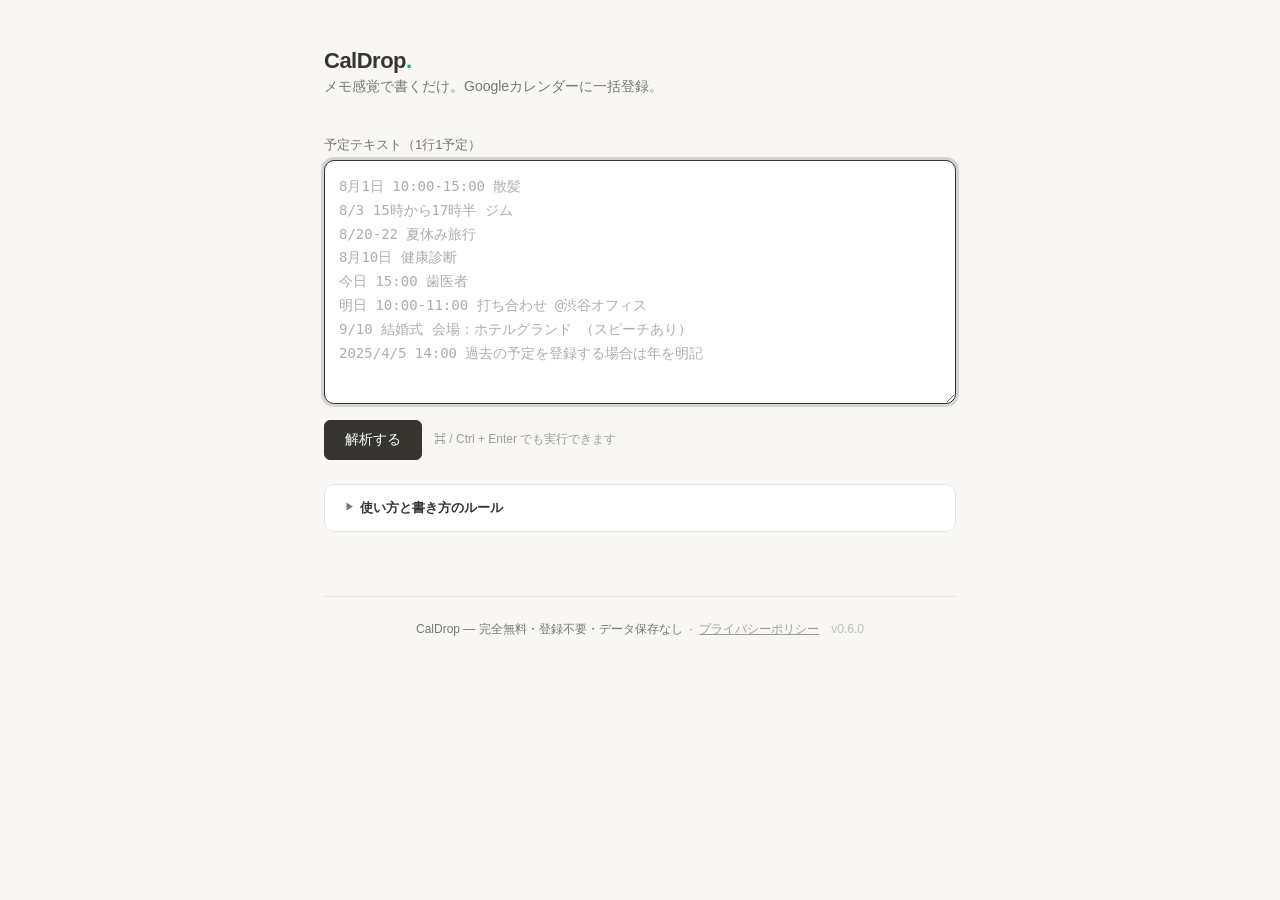
==== index.html @ 16936cdd "v0.6.0: 「半」表記（14時半）対応・使い方を実例ベースにリニューアル - 14時半 / 9時半〜10時半 など「半」=30分の表記に対応（テスト追加・計26件） - 使い方と書き方のルールを「" ====
<!DOCTYPE html>
<html lang="ja">
<head>
  <meta charset="UTF-8">
  <meta name="viewport" content="width=device-width, initial-scale=1.0">
  <title>カレンダーに一括登録 | CalDrop</title>
  <meta name="description" content="自由な書き方で予定をまとめて入力するだけ。Googleカレンダーに一括登録できます。">
  <meta property="og:title" content="カレンダーに一括登録 | CalDrop">
  <meta property="og:description" content="自由な書き方で予定をまとめて入力するだけ。Googleカレンダーに一括登録。">
  <meta property="og:type" content="website">
  <link rel="stylesheet" href="css/style.css">
  <!-- Google Identity Services（OAuth認証ライブラリ） -->
  <script src="https://accounts.google.com/gsi/client" async defer></script>
</head>
<body>
<div class="page">
  <h1 class="logo">CalDrop<span>.</span></h1>
  <p class="tagline">メモ感覚で書くだけ。Googleカレンダーに一括登録。</p>

  <!-- 入力ファースト：開いてすぐ書ける位置にテキストエリアを置く -->
  <label class="label" for="inputText">予定テキスト（1行1予定）</label>
  <textarea id="inputText" rows="9" placeholder="8月1日 10:00-15:00 散髪
8/3 15時から17時半 ジム
8/20-22 夏休み旅行
8月10日 健康診断
今日 15:00 歯医者
明日 10:00-11:00 打ち合わせ @渋谷オフィス
9/10 結婚式 会場：ホテルグランド （スピーチあり）
2025/4/5 14:00 過去の予定を登録する場合は年を明記"></textarea>

  <div class="btn-row">
    <button class="btn btn-primary" onclick="parseEvents()">解析する</button>
    <span class="kbd-hint">⌘ / Ctrl + Enter でも実行できます</span>
  </div>

  <div id="resultMsg" class="result-msg"></div>
  <div id="eventsList"></div>

  <div id="bulkSection" style="display:none">
    <div class="divider"></div>
    <div class="bulk-section">
      <div id="registerResult" class="result-msg" style="display:none"></div>
      <!-- ポップアップブロック検出時のみ表示。クリック直下で認証を開き直す -->
      <button class="btn btn-primary btn-auth-retry" id="authRetryBtn"
              style="display:none" onclick="retryAuth()">Google認証を開く</button>
      <span class="count-label" id="selectedCount"></span>
      <div class="bulk-row">
        <button class="btn btn-primary" id="registerBtn" onclick="startRegistration()">
          Googleカレンダーに登録
        </button>
        <button class="btn btn-reset" onclick="clearAll()">リセット</button>
      </div>
      <a id="openCalendarBtn" href="https://calendar.google.com/" target="_blank"
         class="btn btn-open-cal" style="display:none">Googleカレンダーを確認する ↗</a>
      <p class="hint">※ 必要に応じて Google 認証を実施</p>
    </div>
  </div>

  <!-- 使い方：初見ユーザー向け。入力の邪魔をしないよう折りたたみで下に置く -->
  <details class="how-to">
    <summary class="how-to-summary">使い方と書き方のルール</summary>
    <div class="how-to-body">
      <p class="how-to-lead">1行に1予定。入力が止まると自動で解析されるので、内容を確認して <code>Googleカレンダーに登録</code> を押すだけ。</p>
      <div class="ex-list">
        <div class="ex-row"><code>8/1 10:00-15:00 散髪</code><span>基本形：日付・時刻・タイトル</span></div>
        <div class="ex-row"><code>8月3日 15時から17時半 ジム</code><span>漢字の日付、「15時」「17時半」もOK</span></div>
        <div class="ex-row"><code>8/10 健康診断</code><span>時刻を書かなければ終日の予定</span></div>
        <div class="ex-row"><code>8/20-22 夏休み旅行</code><span>複数日の予定</span></div>
        <div class="ex-row"><code>明日 15時 歯医者</code><span>今日・明日・明後日なども使える</span></div>
        <div class="ex-row"><code>9/10 結婚式 @ホテル （受付14時）</code><span>@で場所、丸括弧で説明・メモ</span></div>
        <div class="ex-row"><code>2025/4/5 14:00 面談</code><span>年を書けば過去の予定も登録できる</span></div>
      </div>
      <ul class="how-to-notes">
        <li>時刻の区切りは <code>-</code> <code>〜</code> <code>から</code> スペース のどれでも。終了を省くと1時間後になります</li>
        <li>場所は <code>@渋谷</code> のほか <code>場所：渋谷</code>（会場・集合なども可）と書けます</li>
        <li>過去の日付は自動で「来年」として扱われます（年を明記すれば過去のまま登録）</li>
      </ul>
    </div>
  </details>

  <div class="footer">CalDrop — 完全無料・登録不要・データ保存なし &nbsp;·&nbsp; <a href="/privacy.html">プライバシーポリシー</a><span class="footer-ver">v0.6.0</span></div>
</div>

<!-- JS 読み込み順：依存関係の順番に並べる -->
<script src="js/config.js"></script>
<script src="js/parser.js"></script>
<script src="js/gcal.js"></script>
<script src="js/ui.js"></script>
<script src="js/main.js"></script>
<script src="js/gcal-api.js"></script>
</body>
</html>
---- css/style.css ----
/* リセット：ブラウザごとのデフォルトスタイルの差異をなくす */
*, *::before, *::after { box-sizing: border-box; margin: 0; padding: 0; }

/* CSS変数：色やサイズを一箇所で管理（Pythonの定数定義に相当） */
:root {
  /* ベース */
  --bg: #f8f7f4;        /* 暖色オフホワイト（純白を避けた落ち着き） */
  --surface: #ffffff;
  --border: #e6e5df;
  /* テキスト：Notion の #37352f を参考にした暖色ダークグレー */
  --text: #37352f;
  --text-sub: #787774;  /* Notion セカンダリ。明瞭に読める中間グレー */
  --code-bg: #f0efea;   /* カード上でほんのり浮く程度の控えめグレー */
  /* プライマリボタン */
  --accent: #37352f;
  --accent-fg: #ffffff;
  /* 意味色（Radix UI / GitHub Primer を参考） */
  --success-bg: #ecf5e1;
  --success-fg: #2e6e24;
  --info-bg: #e8f1fb;
  --info-fg: #1a56a0;
  --danger-bg: #fbeaea;
  --danger-fg: #b82b2b;
  --warn-bg: #fef9ec;
  --warn-fg: #92610a;
  /* キーボード操作時のフォーカスリング（:focus-visible で使用） */
  --focus-ring: rgba(55, 53, 47, 0.18);
  --radius: 10px;
  --radius-sm: 6px;
}

/* ダークモード：OSの設定に応じて自動で色を切り替え */
@media (prefers-color-scheme: dark) {
  :root {
    --bg: #1b1b19;
    --surface: #242420;
    --border: #383834;
    --text: #eeede6;      /* 暖色ニアホワイト（純白を避けた柔らかさ） */
    --text-sub: #8a8982;  /* ライトより明るく、十分読める */
    --code-bg: #2e2e2b;
    --accent: #eeede6;
    --accent-fg: #1b1b19;
    --success-bg: #1b3d0f;
    --success-fg: #9dd186;
    --info-bg: #0d2c4c;
    --info-fg: #86bcf2;
    --danger-bg: #451515;
    --danger-fg: #f5a3a3;
    --warn-bg: #362800;
    --warn-fg: #e8b84b;
    --focus-ring: rgba(238, 237, 230, 0.25);
  }
}

body {
  background: var(--bg);
  color: var(--text);
  /* Yu Gothic は Windows で極端に細く描画されるため Medium を優先し Meiryo も併記 */
  font-family: -apple-system, BlinkMacSystemFont, 'Hiragino Sans',
               'Yu Gothic Medium', 'Yu Gothic', 'Meiryo', sans-serif;
  min-height: 100vh;
}

.page { max-width: 680px; margin: 0 auto; padding: 3rem 1.5rem 6rem; }

.logo { font-size: 22px; font-weight: 700; letter-spacing: -0.5px; margin-bottom: 0.25rem; }
.logo span { color: #2e9e5e; }
.tagline { font-size: 14px; color: var(--text-sub); margin-bottom: 2.5rem; }

.label { font-size: 13px; font-weight: 500; color: var(--text-sub); margin-bottom: 6px; display: block; }

textarea {
  width: 100%;
  font-size: 14px;
  padding: 14px;
  border: 1px solid var(--border);
  border-radius: var(--radius);
  background: var(--surface);
  color: var(--text);
  font-family: 'SF Mono', 'Menlo', 'Consolas', monospace;
  line-height: 1.7;
  resize: vertical;
  outline: none;
  transition: border-color 0.15s;
}
textarea:focus { border-color: var(--text); }
textarea::placeholder { color: var(--text-sub); opacity: 0.6; }

.btn-row { display: flex; gap: 12px; align-items: center; margin: 12px 0 24px; }

/* キーボードショートカットの案内（タッチ端末では非表示） */
.kbd-hint { font-size: 12px; color: var(--text-sub); opacity: 0.7; }
@media (hover: none) {
  .kbd-hint { display: none; }
}
.btn {
  font-size: 14px;
  line-height: 1.4;
  padding: 9px 20px;
  border-radius: var(--radius-sm);
  cursor: pointer;
  font-weight: 500;
  transition: opacity 0.15s, transform 0.1s;
  border: 1px solid var(--border);
  background: var(--surface);
  color: var(--text);
}
.btn:active { transform: scale(0.98); }
.btn-primary { background: var(--accent); color: var(--accent-fg); border-color: var(--accent); }
.btn-primary:hover { opacity: 0.85; }
.btn:disabled { opacity: 0.4; cursor: not-allowed; }

/* キーボード操作時のみフォーカスリングを表示する
   （:focus-visible はマウスクリックでは発火しないため見た目を汚さない） */
.btn:focus-visible, .sort-btn:focus-visible, .edit-btn:focus-visible,
.add-btn:focus-visible, .event-check:focus-visible,
.how-to-summary:focus-visible, .footer a:focus-visible {
  outline: 2px solid var(--text);
  outline-offset: 2px;
}
textarea:focus-visible, .edit-input:focus-visible, .edit-input-sm:focus-visible {
  border-color: var(--text);
  box-shadow: 0 0 0 3px var(--focus-ring);
}

.result-msg { padding: 12px 16px; border-radius: var(--radius-sm); font-size: 14px; margin-bottom: 16px; display: none; }
.result-ok   { background: var(--success-bg); color: var(--success-fg); }
.result-err  { background: var(--danger-bg);  color: var(--danger-fg); }
.result-warn { background: var(--warn-bg);    color: var(--warn-fg); }

.section-label { font-size: 13px; font-weight: 500; color: var(--text-sub); }
.events-list { display: flex; flex-direction: column; gap: 8px; margin-bottom: 20px; }

/* 件数ラベルとソートトグルを横並びにするヘッダー行 */
.events-header {
  display: flex;
  align-items: center;
  justify-content: space-between;
  gap: 8px;
  margin-bottom: 10px;
  flex-wrap: wrap;
}

/* 入力順 / 日付順 のセグメントコントロール */
.sort-toggle {
  display: flex;
  border: 1px solid var(--border);
  border-radius: var(--radius-sm);
  overflow: hidden;
  flex-shrink: 0;
}
.sort-btn {
  font-size: 12px;
  padding: 4px 12px;
  border: none;
  background: transparent;
  color: var(--text-sub);
  cursor: pointer;
  font-weight: 500;
}
.sort-btn.sort-active { background: var(--accent); color: var(--accent-fg); }
.sort-btn:not(.sort-active):hover { background: var(--bg); }

.event-card {
  background: var(--surface);
  border: 1px solid var(--border);
  border-radius: var(--radius);
  padding: 13px 16px;
  display: flex;
  align-items: flex-start;
  gap: 12px;
  transition: border-color 0.15s;
}
.event-card:hover { border-color: var(--text-sub); }

.event-check { margin-top: 3px; cursor: pointer; width: 16px; height: 16px; flex-shrink: 0; accent-color: var(--accent); }
.event-info { flex: 1; min-width: 0; }
.event-title { font-size: 14px; font-weight: 600; margin-bottom: 4px; }
.event-meta { font-size: 13px; color: var(--text-sub); display: flex; gap: 14px; flex-wrap: wrap; }
.event-meta span { display: flex; align-items: center; gap: 4px; }

/* カード右側のボタン列（編集 + 個別追加） */
.card-actions {
  display: flex;
  flex-direction: column;
  gap: 6px;
  align-items: stretch;
  flex-shrink: 0;
}

/* 編集ボタン */
.edit-btn {
  font-size: 12px;
  padding: 5px 12px;
  border-radius: var(--radius-sm);
  border: 1px solid var(--border);
  background: transparent;
  color: var(--text-sub);
  cursor: pointer;
  white-space: nowrap;
  font-weight: 500;
  text-align: center;
}
.edit-btn:hover { background: var(--bg); }

/* 編集モード中のカード */
.event-card.editing { align-items: flex-start; }

/* 編集フォーム全体 */
.event-edit-form {
  flex: 1;
  display: flex;
  flex-direction: column;
  gap: 10px;
  padding: 2px 0;
}

/* 各フィールド行 */
.edit-row {
  display: flex;
  align-items: center;
  gap: 8px;
  flex-wrap: wrap;
}

.edit-label {
  font-size: 12px;
  color: var(--text-sub);
  min-width: 52px;
  flex-shrink: 0;
}

/* テキスト・場所・説明の入力欄 */
.edit-input {
  flex: 1;
  min-width: 120px;
  font-size: 13px;
  padding: 5px 10px;
  border: 1px solid var(--border);
  border-radius: var(--radius-sm);
  background: var(--bg);
  color: var(--text);
  outline: none;
}
.edit-input:focus { border-color: var(--text); }

/* 日付・時刻の小さめ入力欄 */
.edit-input-sm {
  font-size: 13px;
  padding: 5px 8px;
  border: 1px solid var(--border);
  border-radius: var(--radius-sm);
  background: var(--bg);
  color: var(--text);
  outline: none;
}
.edit-input-sm:focus { border-color: var(--text); }

.edit-sep { font-size: 13px; color: var(--text-sub); }

/* 時刻入力のまとまり */
.edit-time-wrap { display: flex; align-items: center; gap: 8px; }

/* 保存・キャンセルボタン行 */
.edit-actions { display: flex; gap: 8px; margin-top: 2px; }

/* 小さいボタン（保存・キャンセル用） */
.btn-sm { font-size: 13px; padding: 6px 16px; }

.add-btn {
  font-size: 12px;
  padding: 5px 12px;
  border-radius: var(--radius-sm);
  background: var(--info-bg);
  color: var(--info-fg);
  border: none;
  cursor: pointer;
  white-space: nowrap;
  flex-shrink: 0;
  font-weight: 500;
  text-decoration: none;
  display: inline-flex;
  align-items: center;
  gap: 4px;
}
.add-btn:hover { opacity: 0.8; }
.add-btn.done { opacity: 0.45; cursor: default; }

.divider { border: none; border-top: 1px solid var(--border); margin: 24px 0; }

.bulk-row { display: flex; gap: 8px; align-items: center; }
.btn-auth-retry { margin-bottom: 12px; }
.btn-reset { margin-left: auto; }

.btn-add-event {
  width: 100%;
  border-style: dashed;
  color: var(--text-sub);
  background: transparent;
  margin-top: 4px;
}
.btn-add-event:hover { background: var(--bg); color: var(--text); }
.count-label { display: block; font-size: 13px; color: var(--text-sub); margin-bottom: 8px; }
.hint { font-size: 12px; color: var(--text-sub); margin-top: 6px; opacity: 0.7; }

.btn-open-cal {
  display: inline-flex;
  align-items: center;
  gap: 6px;
  margin-top: 10px;
  font-size: 13px;
  padding: 8px 16px;
  border-radius: var(--radius-sm);
  background: var(--success-bg);
  color: var(--success-fg);
  border: none;
  cursor: pointer;
  font-weight: 500;
  text-decoration: none;
}

.footer-ver {
  margin-left: 12px;
  opacity: 0.45;
}

.footer {
  margin-top: 4rem;
  padding-top: 1.5rem;
  border-top: 1px solid var(--border);
  font-size: 12px;
  color: var(--text-sub);
  text-align: center;
}
.footer a { color: inherit; opacity: 0.7; }

/* 使い方カード（折りたたみ式・入力欄の下に置く） */
.how-to {
  background: var(--surface);
  border: 1px solid var(--border);
  border-radius: var(--radius);
  padding: 14px 20px;
  margin-top: 1.5rem;
}
.how-to-summary {
  font-size: 13px;
  font-weight: 600;
  cursor: pointer;
  user-select: none;
  list-style: none;          /* ブラウザ標準の ▼ マーカーを消して自前の ▶ を使う */
  display: flex;
  align-items: center;
  gap: 6px;
}
.how-to-summary::-webkit-details-marker { display: none; }
.how-to-summary::before {
  content: '▶';
  font-size: 9px;
  color: var(--text-sub);
  transition: transform 0.15s;
  display: inline-block;
}
details[open] > .how-to-summary::before { transform: rotate(90deg); }
.how-to-body { margin-top: 12px; }
.how-to ol { font-size: 13px; color: var(--text); padding-left: 18px; line-height: 2; }
.how-to code { font-family: monospace; background: var(--code-bg); padding: 1px 6px; border-radius: 3px; font-size: 12px; white-space: nowrap; }

/* 使い方の導入文 */
.how-to-lead {
  font-size: 13px;
  line-height: 1.7;
  margin-bottom: 14px;
}

/* 書き方の例：「実例 ＋ ひとこと解説」の行を縦に並べる */
.ex-list { display: flex; flex-direction: column; gap: 9px; }
.ex-row {
  display: flex;
  align-items: baseline;
  gap: 10px;
  flex-wrap: wrap; /* 幅が足りなければ解説が下の行に折り返す */
}
.ex-row code {
  font-family: 'SF Mono', 'Menlo', 'Consolas', monospace;
}
.ex-row span { font-size: 12px; color: var(--text-sub); }

/* 補足のルール（箇条書き） */
.how-to-notes {
  margin-top: 14px;
  padding-top: 12px;
  border-top: 1px solid var(--border);
  padding-left: 1.2em;
  font-size: 12px;
  color: var(--text-sub);
  line-height: 1.9;
}

/* ===== スマホ向け調整 ===== */
@media (max-width: 480px) {
  .page { padding: 2rem 1rem 4rem; }

  /* iOS は入力欄のフォントが16px未満だとフォーカス時に画面が自動ズームするため16pxにする */
  textarea, .edit-input, .edit-input-sm { font-size: 16px; }

  /* カード右側のボタン列を下の行に折り返し、タイトルの幅を確保する */
  .event-card { flex-wrap: wrap; }
  .card-actions {
    flex-direction: row;
    width: 100%;
    justify-content: flex-end;
    margin-top: 2px;
  }
}
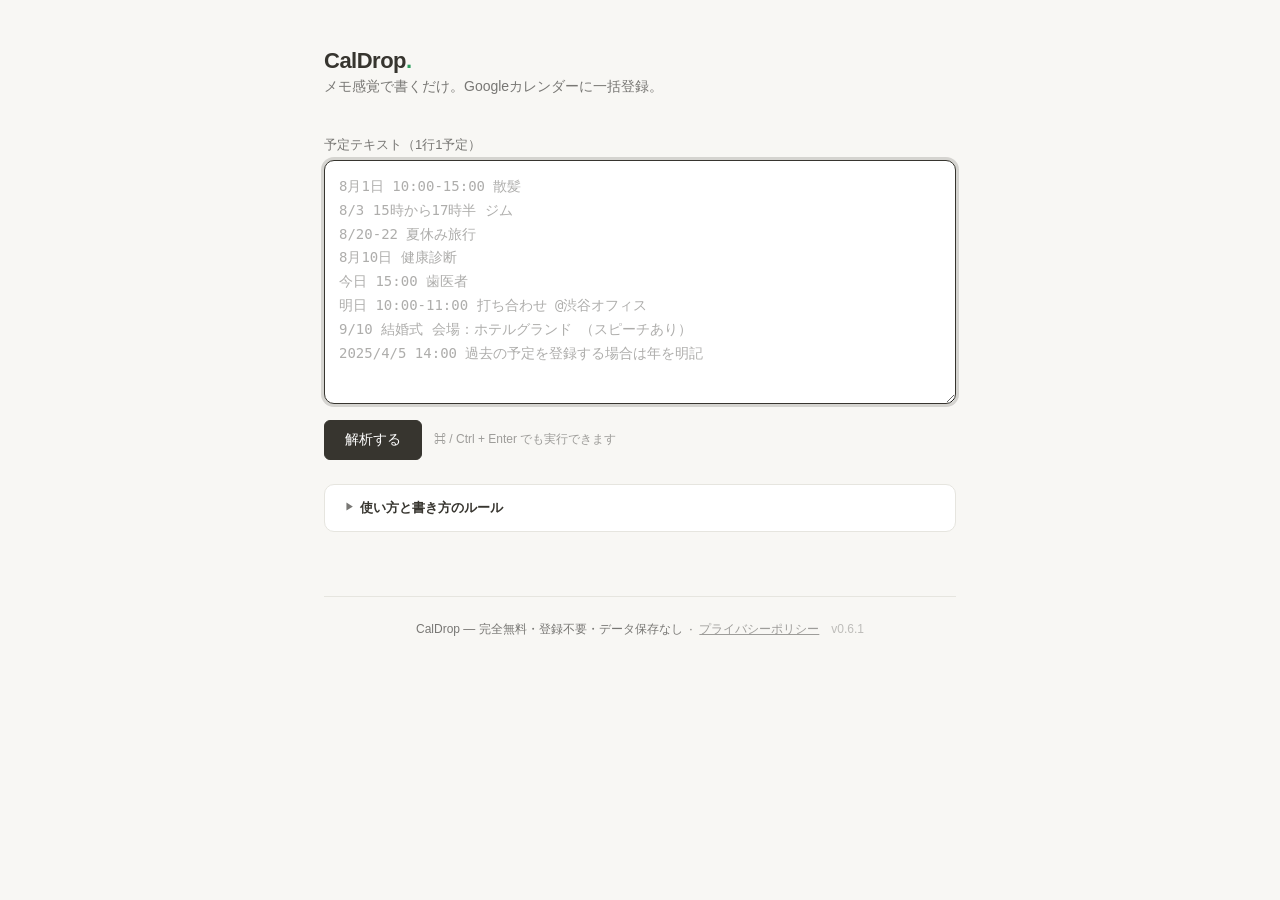
==== commit 125adc0f: "v0.6.1: 書き方のルールをカテゴリ別形式に戻す（文章は簡潔版） 実例一覧形式より以前のカテゴリ別（日付・時刻・場所・説明）が 見やすいというフィードバックを受けて構造を復元。 説明文は v0.6" ====
--- a/index.html
+++ b/index.html
@@ -61,24 +61,26 @@
     <summary class="how-to-summary">使い方と書き方のルール</summary>
     <div class="how-to-body">
       <p class="how-to-lead">1行に1予定。入力が止まると自動で解析されるので、内容を確認して <code>Googleカレンダーに登録</code> を押すだけ。</p>
-      <div class="ex-list">
-        <div class="ex-row"><code>8/1 10:00-15:00 散髪</code><span>基本形：日付・時刻・タイトル</span></div>
-        <div class="ex-row"><code>8月3日 15時から17時半 ジム</code><span>漢字の日付、「15時」「17時半」もOK</span></div>
-        <div class="ex-row"><code>8/10 健康診断</code><span>時刻を書かなければ終日の予定</span></div>
-        <div class="ex-row"><code>8/20-22 夏休み旅行</code><span>複数日の予定</span></div>
-        <div class="ex-row"><code>明日 15時 歯医者</code><span>今日・明日・明後日なども使える</span></div>
-        <div class="ex-row"><code>9/10 結婚式 @ホテル （受付14時）</code><span>@で場所、丸括弧で説明・メモ</span></div>
-        <div class="ex-row"><code>2025/4/5 14:00 面談</code><span>年を書けば過去の予定も登録できる</span></div>
-      </div>
-      <ul class="how-to-notes">
-        <li>時刻の区切りは <code>-</code> <code>〜</code> <code>から</code> スペース のどれでも。終了を省くと1時間後になります</li>
-        <li>場所は <code>@渋谷</code> のほか <code>場所：渋谷</code>（会場・集合なども可）と書けます</li>
-        <li>過去の日付は自動で「来年」として扱われます（年を明記すれば過去のまま登録）</li>
-      </ul>
+      <dl class="ex-prose">
+        <dt>日付</dt>
+        <dd><code>8月1日</code> <code>8/1</code> のどちらでも。<code>今日</code> <code>明日</code> <code>明後日</code> も使えます。<br>
+        <code>8/20-22</code> のような範囲指定で複数日の予定になります。<br>
+        過去の日付は自動で来年の予定として扱われます（<code>2025/4/5</code> のように年を書けば過去のまま登録）。</dd>
+
+        <dt>時刻</dt>
+        <dd><code>15:00</code> <code>15時</code> <code>15時半</code> に対応。区切りは <code>-</code> <code>〜</code> <code>から</code> スペース のどれでも。<br>
+        終了時刻を省くと1時間後まで、時刻を書かなければ終日の予定になります。</dd>
+
+        <dt>場所</dt>
+        <dd><code>@渋谷オフィス</code> のように @ に続けるか、<code>場所：渋谷駅</code>（会場・集合なども可）。</dd>
+
+        <dt>説明</dt>
+        <dd><code>（持ち物：PC）</code> のように丸括弧で囲んだ部分がメモとして登録されます。</dd>
+      </dl>
     </div>
   </details>
 
-  <div class="footer">CalDrop — 完全無料・登録不要・データ保存なし &nbsp;·&nbsp; <a href="/privacy.html">プライバシーポリシー</a><span class="footer-ver">v0.6.0</span></div>
+  <div class="footer">CalDrop — 完全無料・登録不要・データ保存なし &nbsp;·&nbsp; <a href="/privacy.html">プライバシーポリシー</a><span class="footer-ver">v0.6.1</span></div>
 </div>
 
 <!-- JS 読み込み順：依存関係の順番に並べる -->
--- a/css/style.css
+++ b/css/style.css
@@ -372,28 +372,28 @@
   margin-bottom: 14px;
 }
 
-/* 書き方の例：「実例 ＋ ひとこと解説」の行を縦に並べる */
-.ex-list { display: flex; flex-direction: column; gap: 9px; }
-.ex-row {
-  display: flex;
-  align-items: baseline;
-  gap: 10px;
-  flex-wrap: wrap; /* 幅が足りなければ解説が下の行に折り返す */
-}
-.ex-row code {
+/* 書き方のルール：カテゴリ見出し（dt）＋ 説明（dd） */
+.ex-prose { display: flex; flex-direction: column; }
+.ex-prose dt {
+  font-size: 10px;
+  font-weight: 700;
+  letter-spacing: 0.08em;
+  text-transform: uppercase;
+  color: var(--text);
+  padding-top: 12px;
+  margin-top: 12px;
+  border-top: 1px solid var(--border);
+  margin-bottom: 5px;
+}
+.ex-prose dt:first-child { border-top: none; padding-top: 0; margin-top: 0; }
+.ex-prose dd {
+  font-size: 13px;
+  color: var(--text);
+  line-height: 1.75;
+  margin-left: 0;
+}
+.ex-prose code {
   font-family: 'SF Mono', 'Menlo', 'Consolas', monospace;
-}
-.ex-row span { font-size: 12px; color: var(--text-sub); }
-
-/* 補足のルール（箇条書き） */
-.how-to-notes {
-  margin-top: 14px;
-  padding-top: 12px;
-  border-top: 1px solid var(--border);
-  padding-left: 1.2em;
-  font-size: 12px;
-  color: var(--text-sub);
-  line-height: 1.9;
 }
 
 /* ===== スマホ向け調整 ===== */
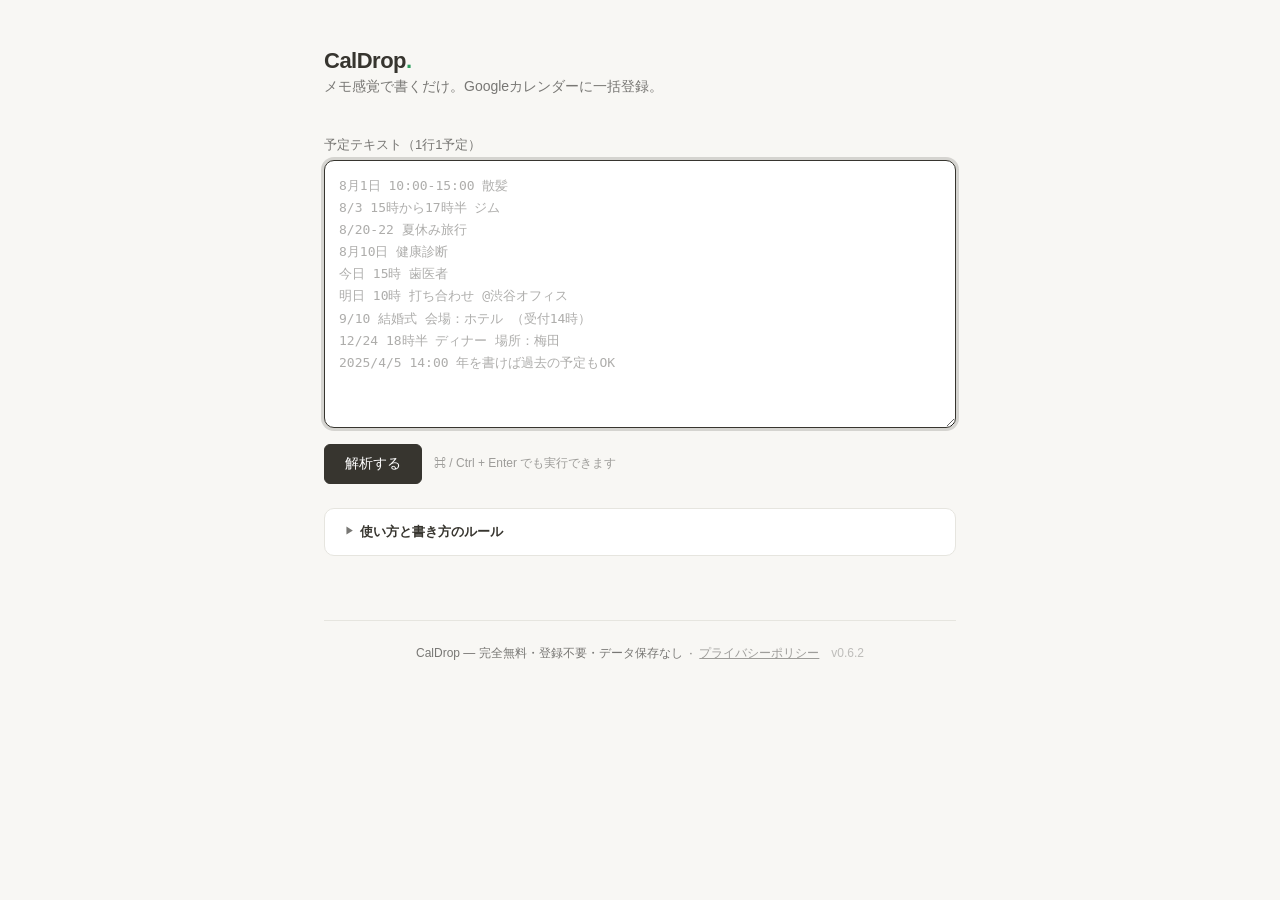
==== commit 02bf9ed8: "v0.6.2: 記載例を拡充・プレースホルダーの文字サイズを縮小 - 記載例に 時半・場所：・丸括弧メモを追加し全形式を網羅、1行を短く - ::placeholder を13pxに。入力文字は16p" ====
--- a/index.html
+++ b/index.html
@@ -19,14 +19,15 @@
 
   <!-- 入力ファースト：開いてすぐ書ける位置にテキストエリアを置く -->
   <label class="label" for="inputText">予定テキスト（1行1予定）</label>
-  <textarea id="inputText" rows="9" placeholder="8月1日 10:00-15:00 散髪
+  <textarea id="inputText" rows="10" placeholder="8月1日 10:00-15:00 散髪
 8/3 15時から17時半 ジム
 8/20-22 夏休み旅行
 8月10日 健康診断
-今日 15:00 歯医者
-明日 10:00-11:00 打ち合わせ @渋谷オフィス
-9/10 結婚式 会場：ホテルグランド （スピーチあり）
-2025/4/5 14:00 過去の予定を登録する場合は年を明記"></textarea>
+今日 15時 歯医者
+明日 10時 打ち合わせ @渋谷オフィス
+9/10 結婚式 会場：ホテル （受付14時）
+12/24 18時半 ディナー 場所：梅田
+2025/4/5 14:00 年を書けば過去の予定もOK"></textarea>
 
   <div class="btn-row">
     <button class="btn btn-primary" onclick="parseEvents()">解析する</button>
@@ -80,7 +81,7 @@
     </div>
   </details>
 
-  <div class="footer">CalDrop — 完全無料・登録不要・データ保存なし &nbsp;·&nbsp; <a href="/privacy.html">プライバシーポリシー</a><span class="footer-ver">v0.6.1</span></div>
+  <div class="footer">CalDrop — 完全無料・登録不要・データ保存なし &nbsp;·&nbsp; <a href="/privacy.html">プライバシーポリシー</a><span class="footer-ver">v0.6.2</span></div>
 </div>
 
 <!-- JS 読み込み順：依存関係の順番に並べる -->
--- a/css/style.css
+++ b/css/style.css
@@ -84,7 +84,9 @@
   transition: border-color 0.15s;
 }
 textarea:focus { border-color: var(--text); }
-textarea::placeholder { color: var(--text-sub); opacity: 0.6; }
+/* 記載例（プレースホルダー）は本文よりひと回り小さく表示する。
+   入力欄本体のフォントは触らないので iOS の自動ズーム対策（16px）と両立できる */
+textarea::placeholder { color: var(--text-sub); opacity: 0.6; font-size: 13px; }
 
 .btn-row { display: flex; gap: 12px; align-items: center; margin: 12px 0 24px; }
 
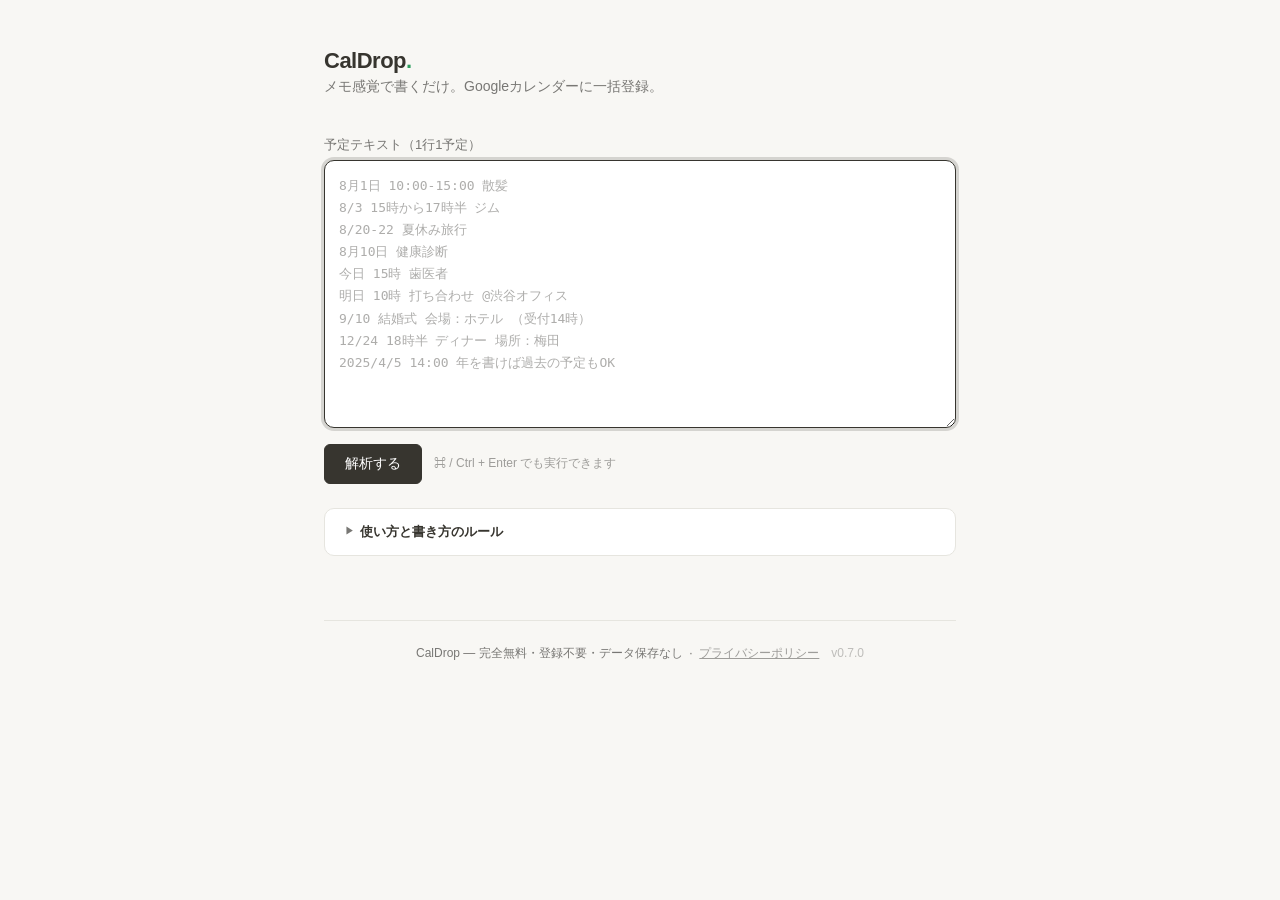
==== commit f40a87b2: "v0.7.0: 日またぎ・深夜表記（30時間制）に対応 - 終了が0〜5時台なら翌日への日またぎとみなす（13時から0時 / 22時から2時） - 24〜29時の深夜表記を翌日0〜5時に変換（26時=" ====
--- a/index.html
+++ b/index.html
@@ -70,7 +70,8 @@
 
         <dt>時刻</dt>
         <dd><code>15:00</code> <code>15時</code> <code>15時半</code> に対応。区切りは <code>-</code> <code>〜</code> <code>から</code> スペース のどれでも。<br>
-        終了時刻を省くと1時間後まで、時刻を書かなければ終日の予定になります。</dd>
+        終了時刻を省くと1時間後まで、時刻を書かなければ終日の予定になります。<br>
+        深夜は <code>22時から2時</code> <code>25時</code>（=翌1時）のような表記もOK（29時=翌5時まで）。</dd>
 
         <dt>場所</dt>
         <dd><code>@渋谷オフィス</code> のように @ に続けるか、<code>場所：渋谷駅</code>（会場・集合なども可）。</dd>
@@ -81,7 +82,7 @@
     </div>
   </details>
 
-  <div class="footer">CalDrop — 完全無料・登録不要・データ保存なし &nbsp;·&nbsp; <a href="/privacy.html">プライバシーポリシー</a><span class="footer-ver">v0.6.2</span></div>
+  <div class="footer">CalDrop — 完全無料・登録不要・データ保存なし &nbsp;·&nbsp; <a href="/privacy.html">プライバシーポリシー</a><span class="footer-ver">v0.7.0</span></div>
 </div>
 
 <!-- JS 読み込み順：依存関係の順番に並べる -->
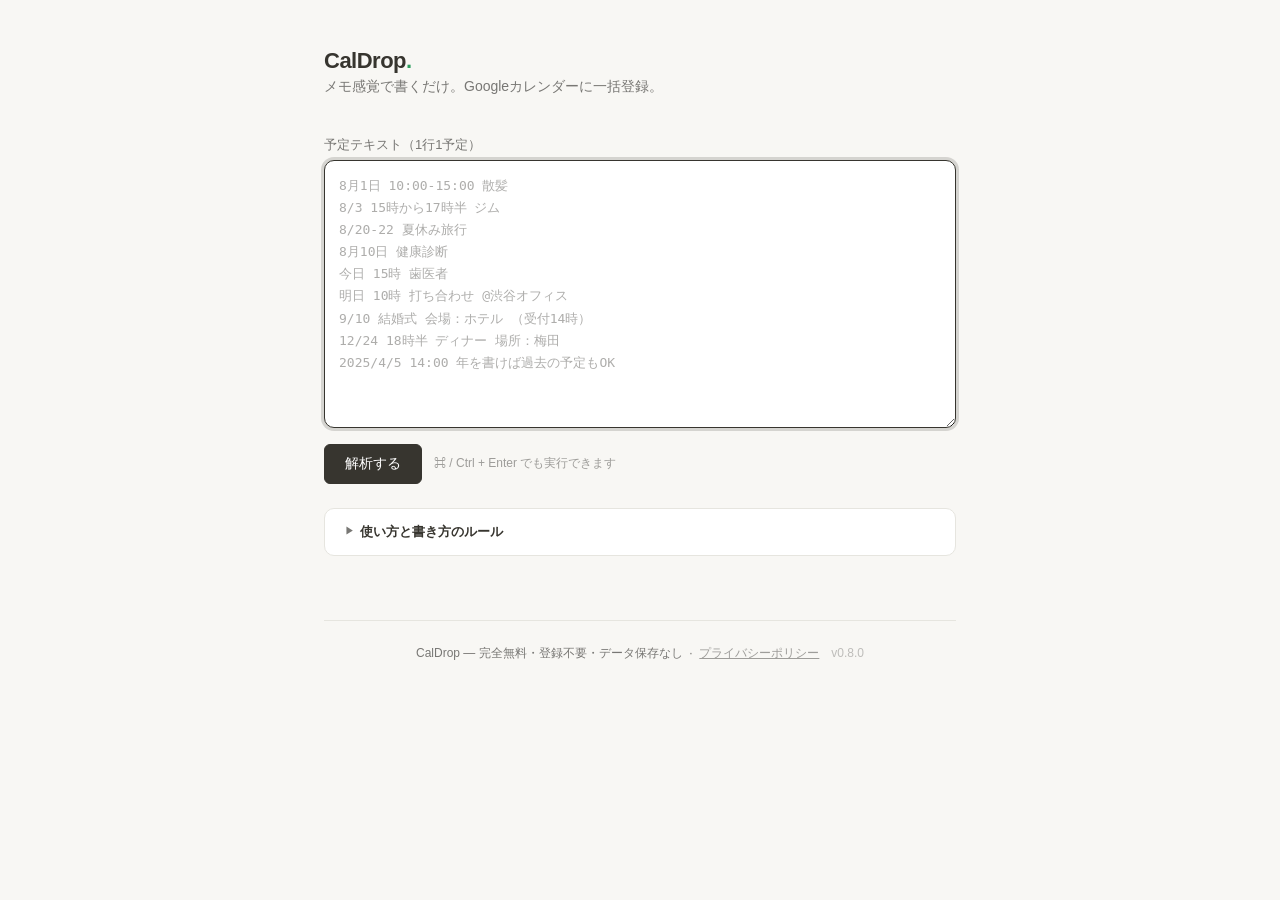
==== commit ac89bd21: "v0.8.0: エラー理由の明記・ひらがな/全角数字入力に対応 - parseLineDetailed を導入し、警告に具体的な理由を表示   （「4月31日」は存在しません／30時は時刻として認識で" ====
--- a/index.html
+++ b/index.html
@@ -65,6 +65,7 @@
       <dl class="ex-prose">
         <dt>日付</dt>
         <dd><code>8月1日</code> <code>8/1</code> のどちらでも。<code>今日</code> <code>明日</code> <code>明後日</code> も使えます。<br>
+        ひらがな・全角数字（<code>4がつ7にち</code> <code>４月７日</code>）でもOK。<br>
         <code>8/20-22</code> のような範囲指定で複数日の予定になります。<br>
         過去の日付は自動で来年の予定として扱われます（<code>2025/4/5</code> のように年を書けば過去のまま登録）。</dd>
 
@@ -82,7 +83,7 @@
     </div>
   </details>
 
-  <div class="footer">CalDrop — 完全無料・登録不要・データ保存なし &nbsp;·&nbsp; <a href="/privacy.html">プライバシーポリシー</a><span class="footer-ver">v0.7.0</span></div>
+  <div class="footer">CalDrop — 完全無料・登録不要・データ保存なし &nbsp;·&nbsp; <a href="/privacy.html">プライバシーポリシー</a><span class="footer-ver">v0.8.0</span></div>
 </div>
 
 <!-- JS 読み込み順：依存関係の順番に並べる -->
--- a/css/style.css
+++ b/css/style.css
@@ -126,6 +126,7 @@
 }
 
 .result-msg { padding: 12px 16px; border-radius: var(--radius-sm); font-size: 14px; margin-bottom: 16px; display: none; }
+.warn-reason { opacity: 0.75; font-size: 12px; }
 .result-ok   { background: var(--success-bg); color: var(--success-fg); }
 .result-err  { background: var(--danger-bg);  color: var(--danger-fg); }
 .result-warn { background: var(--warn-bg);    color: var(--warn-fg); }
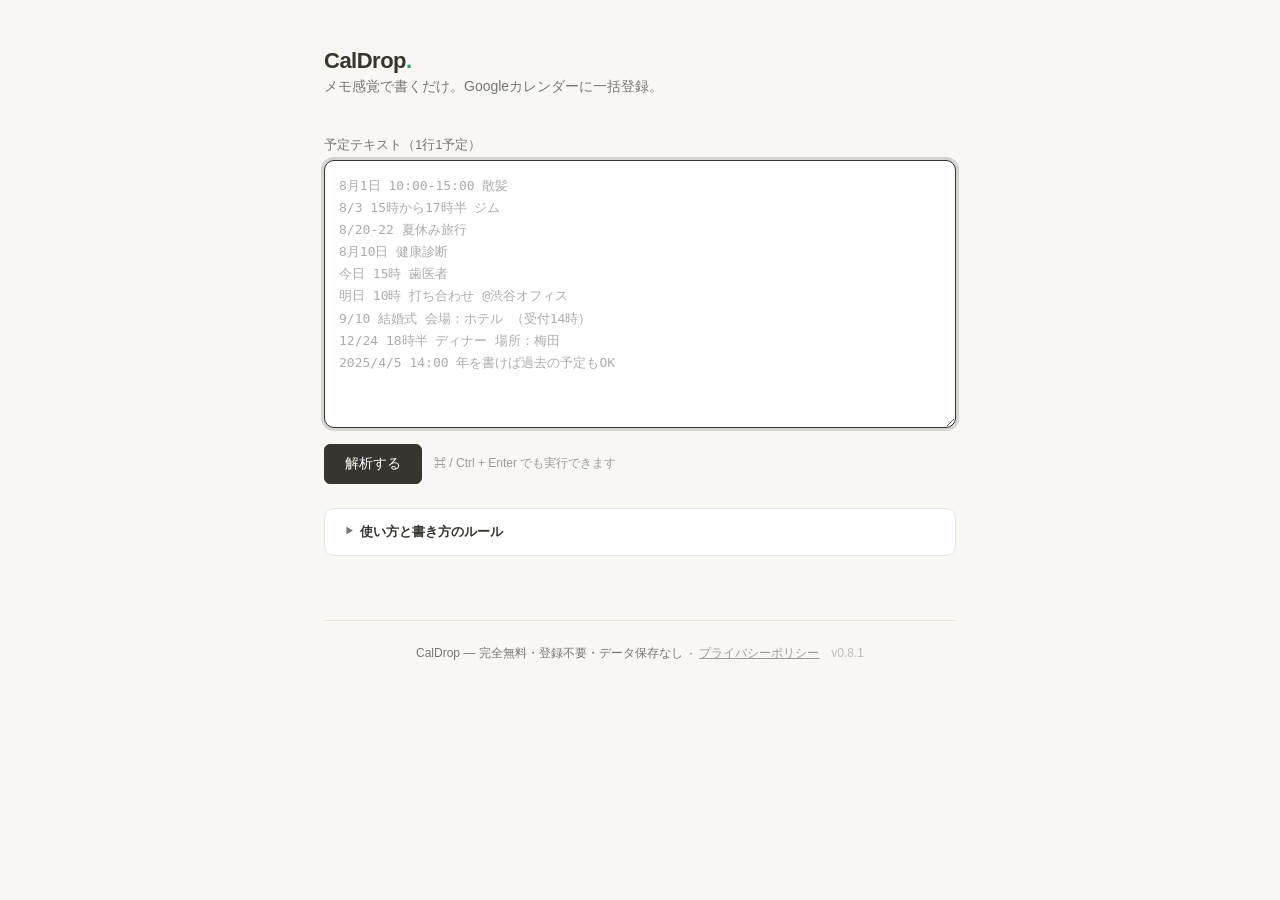
==== commit 726531d6: "v0.8.1: スマホで入力欄を自動伸縮させライブ解析を見えるように - 入力欄は低め（min-height 150px）から始め、内容に合わせて   最大で画面の約4割まで自動で伸ばす（autoGr" ====
--- a/index.html
+++ b/index.html
@@ -83,7 +83,7 @@
     </div>
   </details>
 
-  <div class="footer">CalDrop — 完全無料・登録不要・データ保存なし &nbsp;·&nbsp; <a href="/privacy.html">プライバシーポリシー</a><span class="footer-ver">v0.8.0</span></div>
+  <div class="footer">CalDrop — 完全無料・登録不要・データ保存なし &nbsp;·&nbsp; <a href="/privacy.html">プライバシーポリシー</a><span class="footer-ver">v0.8.1</span></div>
 </div>
 
 <!-- JS 読み込み順：依存関係の順番に並べる -->
--- a/css/style.css
+++ b/css/style.css
@@ -403,8 +403,14 @@
 @media (max-width: 480px) {
   .page { padding: 2rem 1rem 4rem; }
 
+  /* キーボード表示中もライブ解析の結果が見えるよう、上部の余白を詰める */
+  .tagline { margin-bottom: 1.25rem; }
+
   /* iOS は入力欄のフォントが16px未満だとフォーカス時に画面が自動ズームするため16pxにする */
   textarea, .edit-input, .edit-input-sm { font-size: 16px; }
+
+  /* 入力欄は低めから始める。実際の高さは JS（autoGrow）が内容に合わせて伸縮させる */
+  textarea { min-height: 150px; }
 
   /* カード右側のボタン列を下の行に折り返し、タイトルの幅を確保する */
   .event-card { flex-wrap: wrap; }
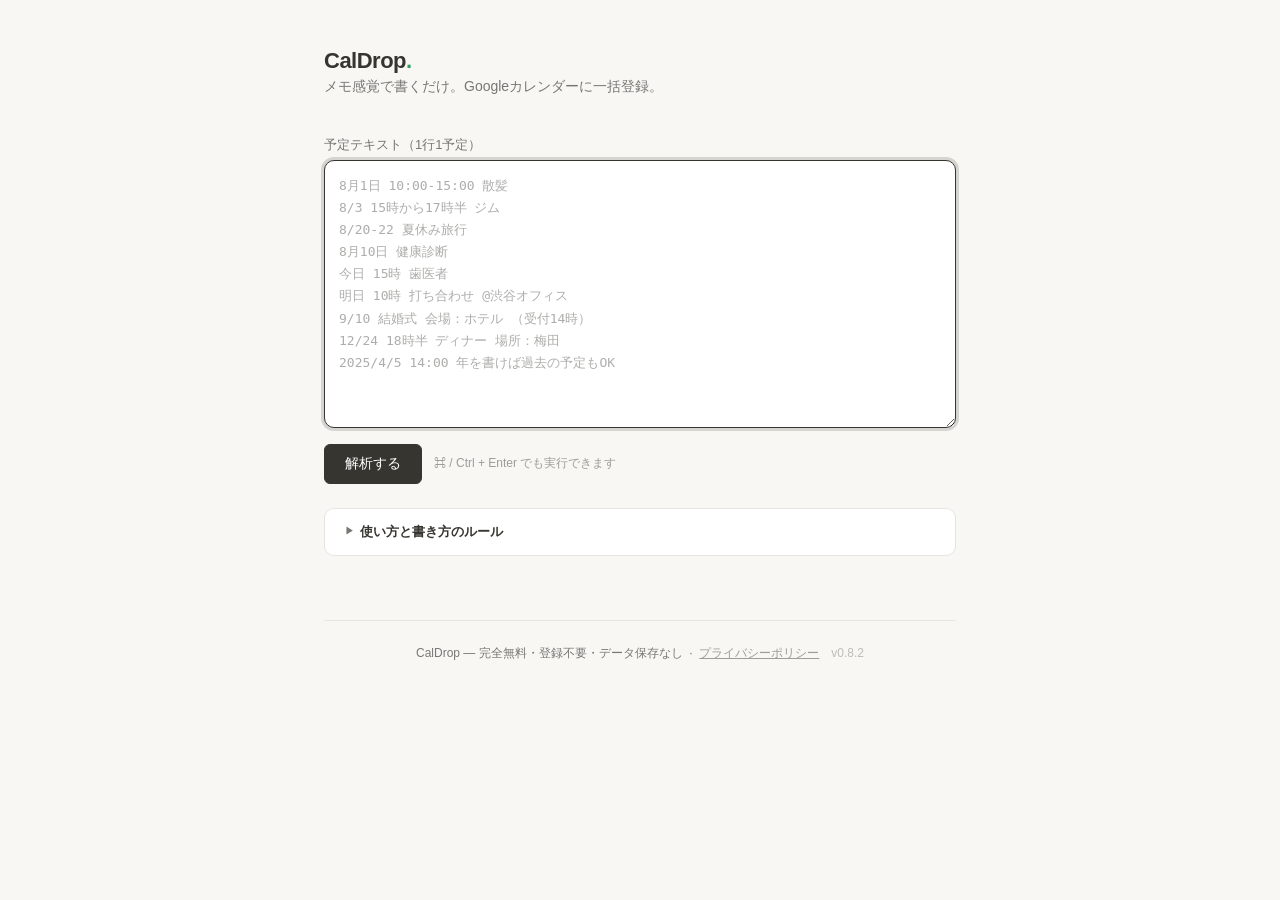
==== commit bcb1cde7: "v0.8.2: Google認証の popup_closed エラーを正しく区別して処理 サイレント認証（prompt:none）失敗時に「Google認証がキャンセルされました」と 誤表示されて詰ま" ====
--- a/index.html
+++ b/index.html
@@ -83,7 +83,7 @@
     </div>
   </details>
 
-  <div class="footer">CalDrop — 完全無料・登録不要・データ保存なし &nbsp;·&nbsp; <a href="/privacy.html">プライバシーポリシー</a><span class="footer-ver">v0.8.1</span></div>
+  <div class="footer">CalDrop — 完全無料・登録不要・データ保存なし &nbsp;·&nbsp; <a href="/privacy.html">プライバシーポリシー</a><span class="footer-ver">v0.8.2</span></div>
 </div>
 
 <!-- JS 読み込み順：依存関係の順番に並べる -->
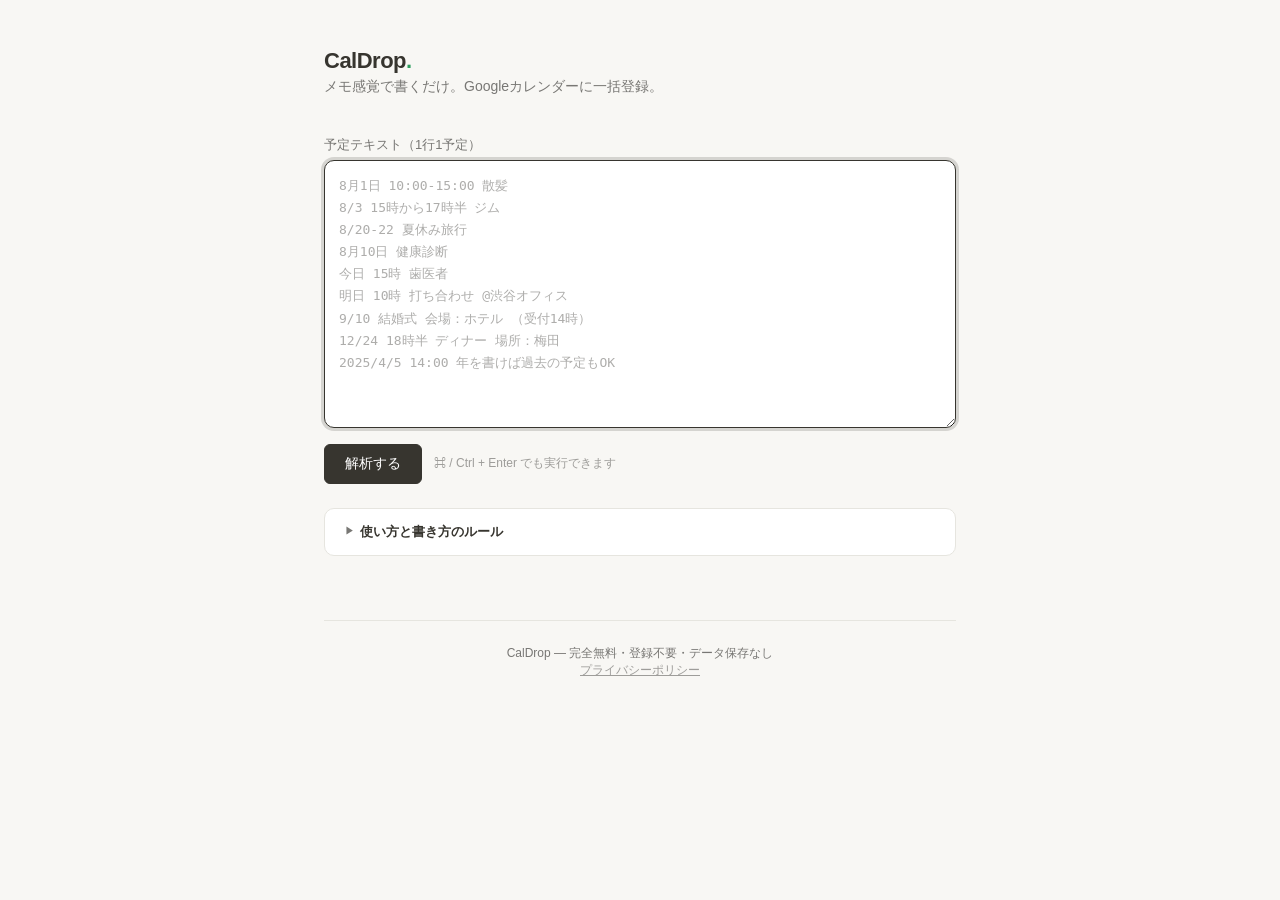
==== commit bc2de573: "v0.8.4: フッターのVer非表示・ロゴ5連打の隠しコマンドを追加 - フッターからバージョン番号を削除 - ロゴを5回連打するとフルスクリーンオーバーレイでバージョンが出現 - 背景は透過＋ブラ" ====
--- a/index.html
+++ b/index.html
@@ -83,7 +83,15 @@
     </div>
   </details>
 
-  <div class="footer">CalDrop — 完全無料・登録不要・データ保存なし &nbsp;·&nbsp; <a href="/privacy.html">プライバシーポリシー</a><span class="footer-ver">v0.8.2</span></div>
+  <div class="footer">CalDrop — 完全無料・登録不要・データ保存なし<br><a href="/privacy.html">プライバシーポリシー</a></div>
+</div>
+
+<!-- ロゴ5連打で出現するバージョンオーバーレイ -->
+<div id="versionOverlay" class="version-overlay" style="display:none" onclick="closeVersionOverlay()">
+  <div class="version-overlay-content">
+    <div class="version-overlay-logo">CalDrop<span>.</span></div>
+    <div class="version-overlay-num" id="overlayVerNum"></div>
+  </div>
 </div>
 
 <!-- JS 読み込み順：依存関係の順番に並べる -->
--- a/css/style.css
+++ b/css/style.css
@@ -399,12 +399,55 @@
   font-family: 'SF Mono', 'Menlo', 'Consolas', monospace;
 }
 
+/* ===== バージョンオーバーレイ ===== */
+.version-overlay {
+  position: fixed;
+  inset: 0;
+  background: rgba(248, 247, 244, 0.82);
+  backdrop-filter: blur(14px);
+  -webkit-backdrop-filter: blur(14px);
+  display: flex;
+  align-items: center;
+  justify-content: center;
+  z-index: 1000;
+  cursor: pointer;
+  animation: overlayIn 0.35s ease;
+}
+@media (prefers-color-scheme: dark) {
+  .version-overlay { background: rgba(27, 27, 25, 0.85); }
+}
+@keyframes overlayIn {
+  from { opacity: 0; }
+  to   { opacity: 1; }
+}
+.version-overlay-content {
+  text-align: center;
+  animation: overlayContentIn 0.35s cubic-bezier(0.34, 1.56, 0.64, 1);
+}
+@keyframes overlayContentIn {
+  from { transform: scale(0.75); opacity: 0; }
+  to   { transform: scale(1);    opacity: 1; }
+}
+.version-overlay-logo {
+  font-size: 72px;
+  font-weight: 700;
+  letter-spacing: -2px;
+  line-height: 1;
+}
+.version-overlay-logo span { color: #2e9e5e; }
+.version-overlay-num {
+  font-size: 20px;
+  color: var(--text-sub);
+  margin-top: 12px;
+  letter-spacing: 0.05em;
+}
+
+
 /* ===== スマホ向け調整 ===== */
 @media (max-width: 480px) {
   .page { padding: 2rem 1rem 4rem; }
 
-  /* キーボード表示中もライブ解析の結果が見えるよう、上部の余白を詰める */
-  .tagline { margin-bottom: 1.25rem; }
+  .tagline { margin-bottom: 2.5rem; }
 
   /* iOS は入力欄のフォントが16px未満だとフォーカス時に画面が自動ズームするため16pxにする */
   textarea, .edit-input, .edit-input-sm { font-size: 16px; }
